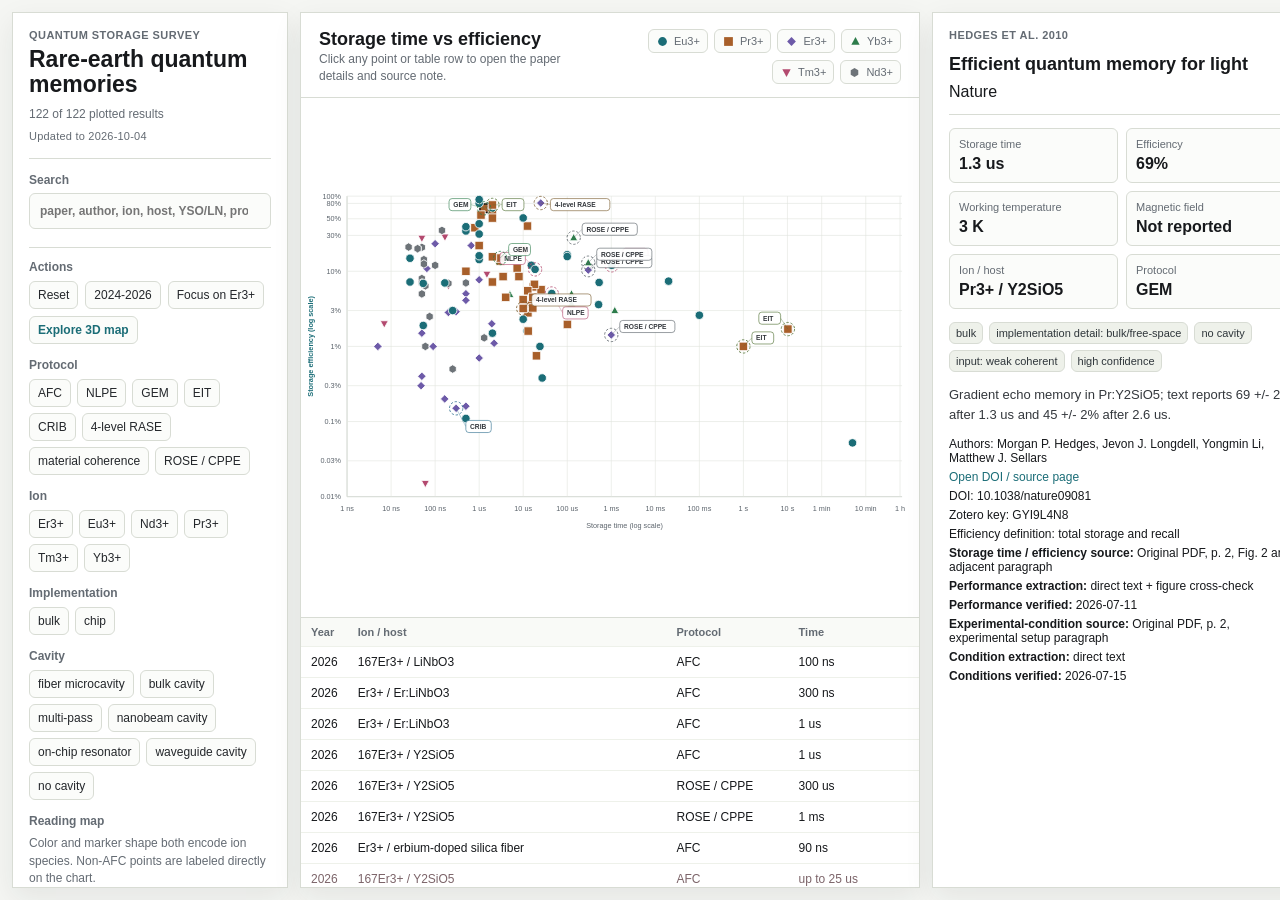
==== index.html @ b497071e "Automated Codex research update 2026-10-04" ====
<!doctype html>
<html lang="en">
<head>
  <meta charset="utf-8">
  <meta name="viewport" content="width=device-width, initial-scale=1">
  <title>Rare-earth Quantum Memories for Light</title>
  <link rel="stylesheet" href="styles.css?v=20260715a">
</head>
<body>
  <main class="app-shell">
    <aside class="control-panel" aria-label="Filters">
      <div class="brand-block">
        <p class="eyebrow">Quantum storage survey</p>
        <h1>Rare-earth quantum memories</h1>
        <p class="meta-line"><span id="visibleCount">0</span> of <span id="totalCount">0</span> plotted results</p>
        <p class="updated-line">Updated to <time id="updatedDate" datetime="2026-10-04">2026-10-04</time></p>
      </div>

      <label class="search-box">
        <span>Search</span>
        <input id="searchInput" type="search" placeholder="paper, author, ion, host, YSO/LN, protocol, year">
      </label>

      <section class="action-group">
        <div class="filter-title">Actions</div>
        <div class="button-row">
          <button id="resetFilters" type="button">Reset</button>
          <button id="recentOnly" type="button">2024-2026</button>
          <button id="focusEr" type="button" aria-pressed="false">Focus on Er3+</button>
        </div>
        <a class="action-link" href="3d.html" aria-label="Open the interactive three-dimensional literature map">Explore 3D map</a>
        <div class="focus-legend" id="focusLegend" hidden></div>
      </section>

      <section class="filter-group">
        <div class="filter-title">Protocol</div>
        <div class="chip-grid" id="protocolFilters"></div>
      </section>

      <section class="filter-group">
        <div class="filter-title">Ion</div>
        <div class="chip-grid" id="ionFilters"></div>
      </section>

      <section class="filter-group">
        <div class="filter-title">Implementation</div>
        <div class="chip-grid" id="architectureFilters"></div>
      </section>

      <section class="filter-group">
        <div class="filter-title">Cavity</div>
        <div class="chip-grid" id="cavityFilters"></div>
      </section>

      <section class="notes-block">
        <div class="filter-title">Reading map</div>
        <p id="readingMapText">Color and marker shape both encode ion species. Non-AFC points are labeled directly on the chart.</p>
      </section>

      <section class="notes-block">
        <div class="filter-title">Review trail</div>
        <div class="review-list" id="reviewList"></div>
      </section>
    </aside>

    <section class="chart-panel" aria-label="Interactive memory map">
      <div class="chart-toolbar">
        <div>
          <h2 id="chartTitle">Storage time vs efficiency</h2>
          <p id="chartDescription">Click any point or table row to open the paper details and source note.</p>
        </div>
        <div class="mini-legend" id="miniLegend"></div>
      </div>

      <div class="chart-wrap">
        <svg id="memorySvg" role="img" aria-label="Log-log map of storage time and efficiency"></svg>
        <div id="tooltip" class="tooltip" hidden></div>
      </div>

      <div class="table-wrap">
        <table>
          <thead>
            <tr>
              <th>Year</th>
              <th>Ion / host</th>
              <th>Protocol</th>
              <th>Time</th>
              <th>Efficiency</th>
              <th>Cavity</th>
              <th>Reference</th>
            </tr>
          </thead>
          <tbody id="resultsTable"></tbody>
        </table>
      </div>
    </section>

    <aside class="detail-panel" aria-label="Paper details">
      <div class="detail-empty" id="emptyDetail">
        <p class="eyebrow">Selected result</p>
        <h2>Pick a point</h2>
        <p>The panel will show storage time, efficiency, working temperature, magnetic field, protocol, ion, host, and separate source locations for performance and experimental conditions.</p>
      </div>
      <article id="detailContent" class="detail-content" hidden></article>
    </aside>
  </main>

  <script src="data.js?v=20260715a"></script>
  <script src="author-index.js?v=20260715a"></script>
  <script src="source-locations.js?v=20260715a"></script>
  <script src="experimental-conditions.js?v=20260715a"></script>
  <script src="app.js?v=20260715a"></script>
</body>
</html>
---- styles.css ----
:root {
  --bg: #f5f6f3;
  --panel: #ffffff;
  --ink: #17191c;
  --muted: #646b73;
  --line: #d8dcd4;
  --soft: #eef1ea;
  --accent: #1b6d77;
  --accent-2: #a85f2a;
  --danger: #9d3b4a;
  --shadow: 0 10px 28px rgba(25, 32, 38, 0.08);
}

* { box-sizing: border-box; }
[hidden] { display: none !important; }

html, body {
  margin: 0;
  min-height: 100%;
  background: var(--bg);
  color: var(--ink);
  font-family: Arial, Helvetica, sans-serif;
}

body { overflow: hidden; }
button, input { font: inherit; }
h1, h2, h3, p { margin: 0; }

.app-shell {
  display: grid;
  grid-template-columns: 276px minmax(620px, 1fr) 380px;
  gap: 12px;
  height: 100vh;
  padding: 12px;
}

.control-panel, .chart-panel, .detail-panel {
  min-height: 0;
  background: var(--panel);
  border: 1px solid var(--line);
  box-shadow: var(--shadow);
}

.control-panel, .detail-panel {
  overflow: auto;
  padding: 16px;
}

.control-panel {
  display: flex;
  flex-direction: column;
  gap: 14px;
}

.brand-block {
  border-bottom: 1px solid var(--line);
  padding-bottom: 14px;
}

.eyebrow {
  margin-bottom: 6px;
  color: var(--muted);
  font-size: 11px;
  font-weight: 700;
  letter-spacing: .04em;
  text-transform: uppercase;
}

h1 { font-size: 23px; line-height: 1.08; }
h2 { font-size: 18px; line-height: 1.2; }
h3 { font-size: 16px; line-height: 1.25; }

.meta-line, .chart-toolbar p, .detail-empty p, .notes-block p {
  color: var(--muted);
  font-size: 12px;
  line-height: 1.45;
}

.meta-line { margin-top: 9px; }

.updated-line {
  margin-top: 6px;
  color: var(--muted);
  font-size: 11px;
  line-height: 1.4;
  letter-spacing: .02em;
}

.search-box {
  display: grid;
  gap: 6px;
  color: var(--muted);
  font-size: 12px;
  font-weight: 700;
}

.search-box input {
  width: 100%;
  height: 36px;
  border: 1px solid var(--line);
  border-radius: 6px;
  padding: 0 10px;
  background: #fbfcfa;
  color: var(--ink);
  outline: none;
}

.search-box input:focus {
  border-color: var(--accent);
  box-shadow: 0 0 0 3px rgba(27, 109, 119, .15);
}

.filter-group, .notes-block, .action-group { display: grid; gap: 7px; }
.filter-title { color: var(--muted); font-size: 12px; font-weight: 700; }
.chip-grid { display: flex; flex-wrap: wrap; gap: 6px; }

.chip, .button-row button, .action-link {
  display: inline-flex;
  align-items: center;
  justify-content: center;
  min-height: 28px;
  border: 1px solid var(--line);
  border-radius: 6px;
  background: #fbfcfa;
  color: #24272b;
  padding: 5px 8px;
  cursor: pointer;
  font-size: 12px;
  line-height: 1;
}

.chip.active, .button-row button.active {
  border-color: #1d2a2d;
  background: #e1eee9;
  color: #102326;
}

.button-row { display: flex; flex-wrap: wrap; gap: 7px; }

.action-link {
  width: fit-content;
  color: var(--accent);
  font-weight: 700;
  text-decoration: none;
}

.action-link:hover,
.action-link:focus-visible {
  border-color: var(--accent);
  box-shadow: 0 0 0 3px rgba(27, 109, 119, .15);
  outline: none;
}

.action-group {
  margin-top: 4px;
  padding-top: 12px;
  border-top: 1px solid var(--line);
}

.chart-panel {
  display: grid;
  grid-template-rows: auto minmax(360px, 1fr) minmax(170px, 30vh);
  overflow: hidden;
}

.chart-toolbar {
  display: flex;
  justify-content: space-between;
  gap: 18px;
  padding: 16px 18px 12px;
  border-bottom: 1px solid var(--line);
}

.mini-legend {
  display: flex;
  flex-wrap: wrap;
  justify-content: flex-end;
  gap: 6px;
  max-width: 430px;
}

.focus-legend {
  display: flex;
  flex-wrap: wrap;
  justify-content: flex-start;
  gap: 6px;
}

.legend-label {
  align-self: center;
  color: var(--muted);
  font-size: 11px;
  font-weight: 700;
}

.legend-break {
  flex-basis: 100%;
  height: 0;
}

.legend-pill {
  display: inline-flex;
  align-items: center;
  gap: 5px;
  height: 24px;
  border: 1px solid var(--line);
  border-radius: 6px;
  padding: 0 7px;
  color: var(--muted);
  font-size: 11px;
  background: #fbfcfa;
}

.legend-marker {
  width: 13px;
  height: 13px;
  display: inline-flex;
}

.legend-marker svg {
  width: 100%;
  height: 100%;
  display: block;
}

.chart-wrap {
  position: relative;
  min-height: 0;
  overflow: hidden;
}

#memorySvg {
  width: 100%;
  height: 100%;
  min-height: 360px;
  display: block;
}

.tooltip {
  position: absolute;
  z-index: 10;
  width: max-content;
  max-width: min(300px, calc(100% - 16px));
  pointer-events: none;
  border: 1px solid var(--line);
  border-radius: 6px;
  background: #fff;
  box-shadow: var(--shadow);
  padding: 8px 9px;
  font-size: 12px;
  line-height: 1.35;
  overflow-wrap: anywhere;
}

.table-wrap {
  overflow: auto;
  border-top: 1px solid var(--line);
}

table {
  width: 100%;
  border-collapse: collapse;
  font-size: 12px;
}

th, td {
  border-bottom: 1px solid var(--soft);
  padding: 8px 10px;
  text-align: left;
  vertical-align: top;
  white-space: nowrap;
}

th {
  position: sticky;
  top: 0;
  z-index: 1;
  background: #f9faf7;
  color: var(--muted);
  font-size: 11px;
}

tr { cursor: pointer; }
tr:hover, tr.selected { background: #eef6f2; }

.detail-empty {
  display: grid;
  align-content: center;
  min-height: 100%;
  gap: 8px;
}

.detail-content {
  display: grid;
  gap: 13px;
  max-width: 100%;
  overflow-wrap: anywhere;
}

.detail-heading {
  display: grid;
  gap: 7px;
  border-bottom: 1px solid var(--line);
  padding-bottom: 13px;
}

.detail-heading a {
  color: var(--accent);
  text-decoration: none;
}

.detail-grid {
  display: grid;
  grid-template-columns: 1fr 1fr;
  gap: 8px;
}

.metric {
  border: 1px solid var(--line);
  border-radius: 6px;
  padding: 9px;
  background: #fbfcfa;
}

.metric span {
  display: block;
  color: var(--muted);
  font-size: 11px;
  margin-bottom: 4px;
}

.metric strong {
  display: block;
  font-size: 16px;
  line-height: 1.2;
  overflow-wrap: anywhere;
}

.tag-row {
  display: flex;
  flex-wrap: wrap;
  gap: 6px;
}

.tag {
  border-radius: 6px;
  border: 1px solid var(--line);
  background: var(--soft);
  padding: 4px 6px;
  font-size: 11px;
  color: #2f363b;
}

.detail-note {
  color: #34383d;
  font-size: 13px;
  line-height: 1.5;
}

.link-list {
  display: grid;
  gap: 5px;
  font-size: 12px;
}

.link-list a {
  color: var(--accent);
  text-decoration: none;
}

.review-list {
  display: grid;
  gap: 7px;
}

.review-list a {
  color: var(--accent);
  font-size: 12px;
  line-height: 1.35;
  text-decoration: none;
}

.axis-label, .tick-label {
  fill: #5d656d;
  font-size: 12px;
}

.axis-toggle {
  cursor: pointer;
  fill: var(--accent);
  font-weight: 700;
}

.axis-toggle:focus {
  outline: none;
}

.grid-line { stroke: #e1e5de; stroke-width: 1; }
.axis-line { stroke: #aeb5ad; stroke-width: 1; }
.non-afc-ring {
  fill: transparent;
  stroke-width: 1.5;
  stroke-dasharray: 4 3;
  opacity: .9;
  pointer-events: none;
}
.non-afc-leader {
  stroke-width: 1;
  opacity: .55;
  pointer-events: none;
}
.non-afc-label-bg {
  fill: rgba(255, 255, 255, .92);
  stroke-width: 1;
  pointer-events: none;
}
.non-afc-label {
  font-size: 11px;
  font-weight: 700;
  fill: #34383d;
  pointer-events: none;
}
.point { cursor: pointer; transition: opacity .15s ease; }
.point.dimmed { opacity: .22; }
.point.selected { stroke: #111; stroke-width: 2.4; }
.missing-row td { color: #7c6469; }

@media (max-width: 1160px) {
  body { overflow: auto; }
  .app-shell {
    grid-template-columns: 260px minmax(520px, 1fr);
    grid-template-rows: minmax(660px, 72vh) auto;
    height: auto;
    min-height: 100vh;
  }
  .detail-panel {
    grid-column: 1 / -1;
    min-height: 260px;
  }
}

@media (max-width: 760px) {
  .app-shell {
    display: flex;
    flex-direction: column;
    padding: 8px;
  }
  .chart-panel {
    min-height: 760px;
    grid-template-rows: auto 420px 260px;
  }
  .chart-toolbar { flex-direction: column; }
  .mini-legend { justify-content: flex-start; }
  th, td { white-space: normal; }
}
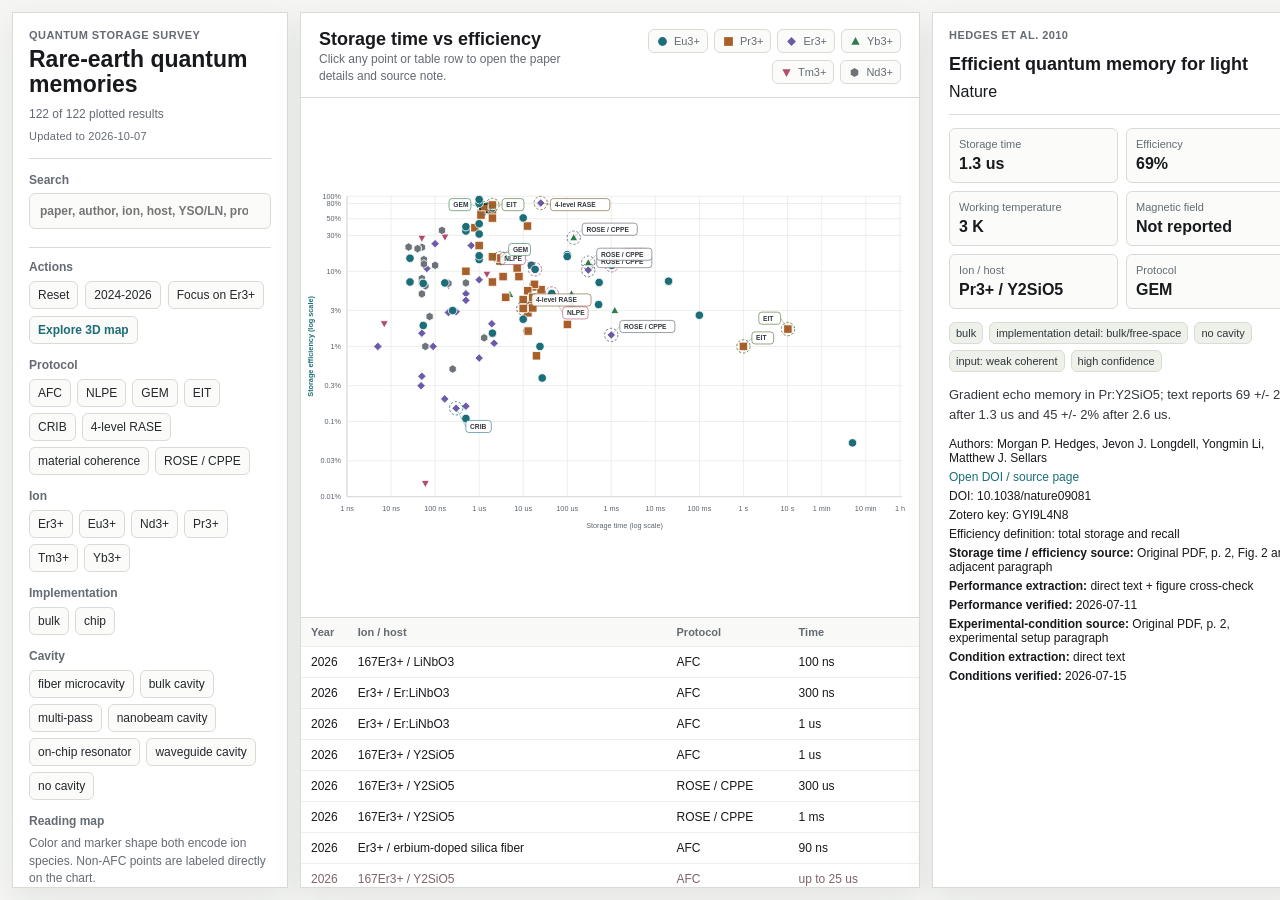
==== commit aa1e0b7d: "Automated Codex research update 2026-10-07" ====
--- a/index.html
+++ b/index.html
@@ -13,7 +13,7 @@
         <p class="eyebrow">Quantum storage survey</p>
         <h1>Rare-earth quantum memories</h1>
         <p class="meta-line"><span id="visibleCount">0</span> of <span id="totalCount">0</span> plotted results</p>
-        <p class="updated-line">Updated to <time id="updatedDate" datetime="2026-10-04">2026-10-04</time></p>
+        <p class="updated-line">Updated to <time id="updatedDate" datetime="2026-10-07">2026-10-07</time></p>
       </div>
 
       <label class="search-box">
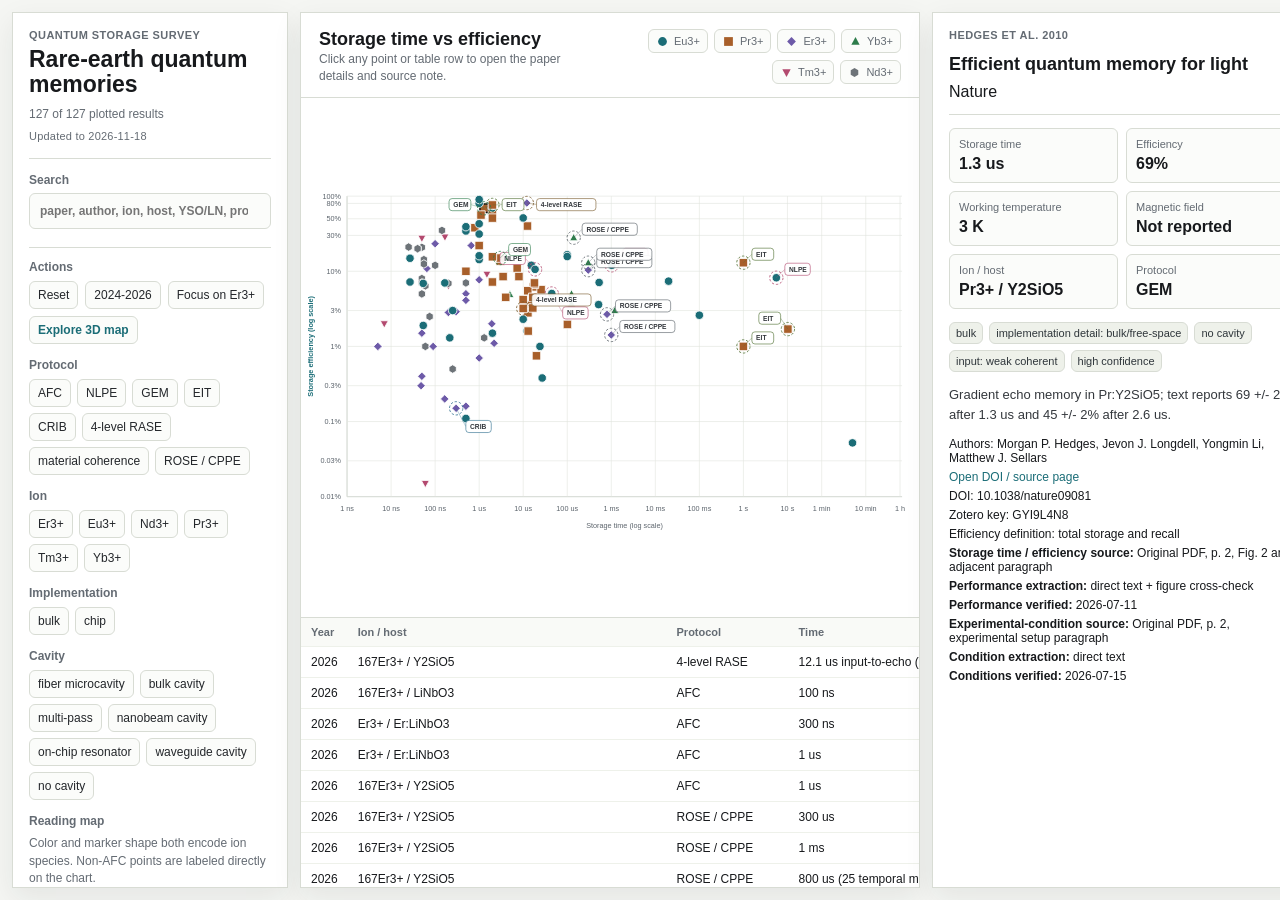
==== commit 91e60d65: "Update quantum storage literature through 2026-11-18" ====
--- a/index.html
+++ b/index.html
@@ -13,7 +13,7 @@
         <p class="eyebrow">Quantum storage survey</p>
         <h1>Rare-earth quantum memories</h1>
         <p class="meta-line"><span id="visibleCount">0</span> of <span id="totalCount">0</span> plotted results</p>
-        <p class="updated-line">Updated to <time id="updatedDate" datetime="2026-10-07">2026-10-07</time></p>
+        <p class="updated-line">Updated to <time id="updatedDate" datetime="2026-11-18">2026-11-18</time></p>
       </div>
 
       <label class="search-box">
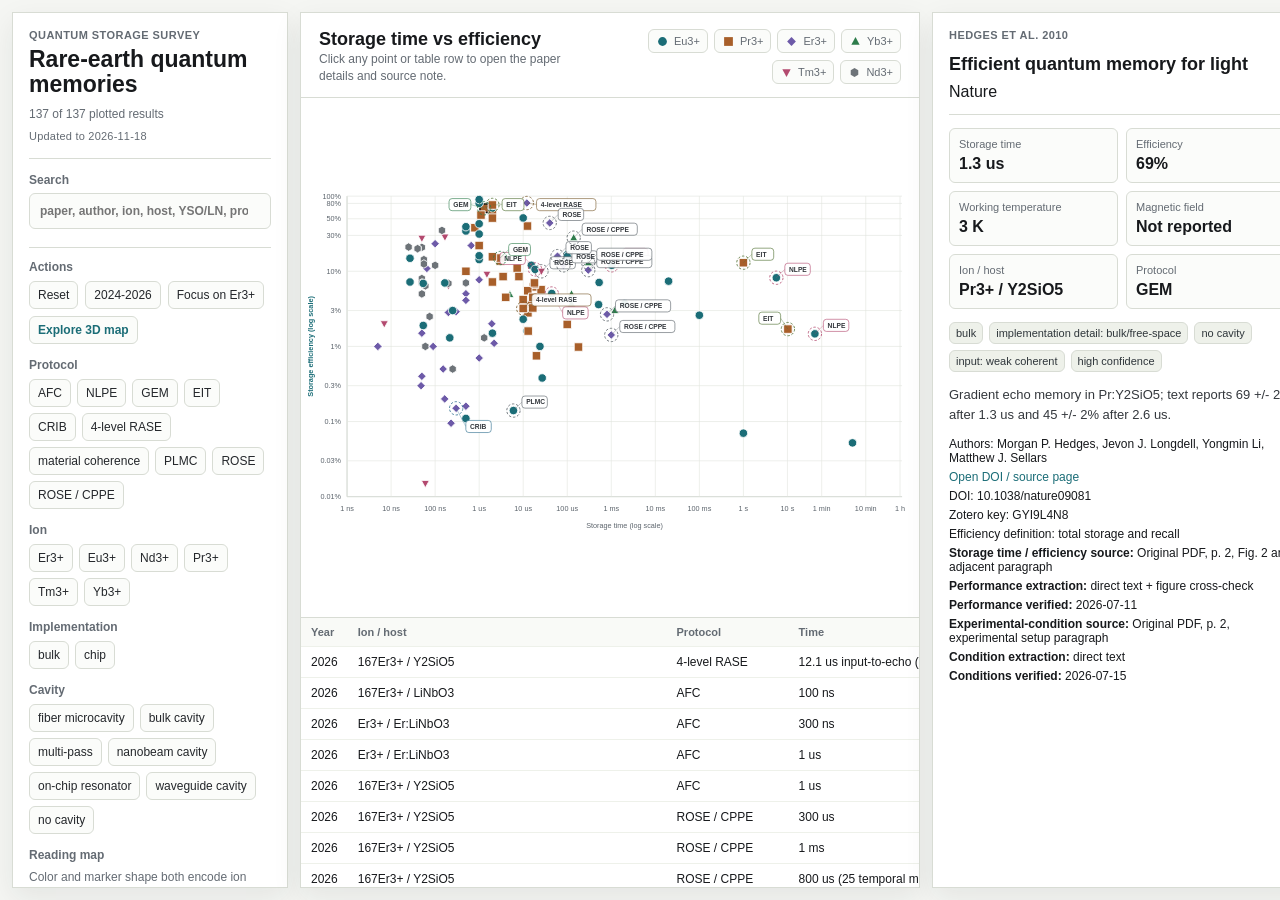
==== commit df8d9ec1: "Backfill verified optical storage measurements" ====
--- a/index.html
+++ b/index.html
@@ -105,10 +105,10 @@
     </aside>
   </main>
 
-  <script src="data.js?v=20260715a"></script>
-  <script src="author-index.js?v=20260715a"></script>
-  <script src="source-locations.js?v=20260715a"></script>
-  <script src="experimental-conditions.js?v=20260715a"></script>
+  <script src="data.js?v=20261118b"></script>
+  <script src="author-index.js?v=20261118b"></script>
+  <script src="source-locations.js?v=20261118b"></script>
+  <script src="experimental-conditions.js?v=20261118b"></script>
   <script src="app.js?v=20260715a"></script>
 </body>
 </html>
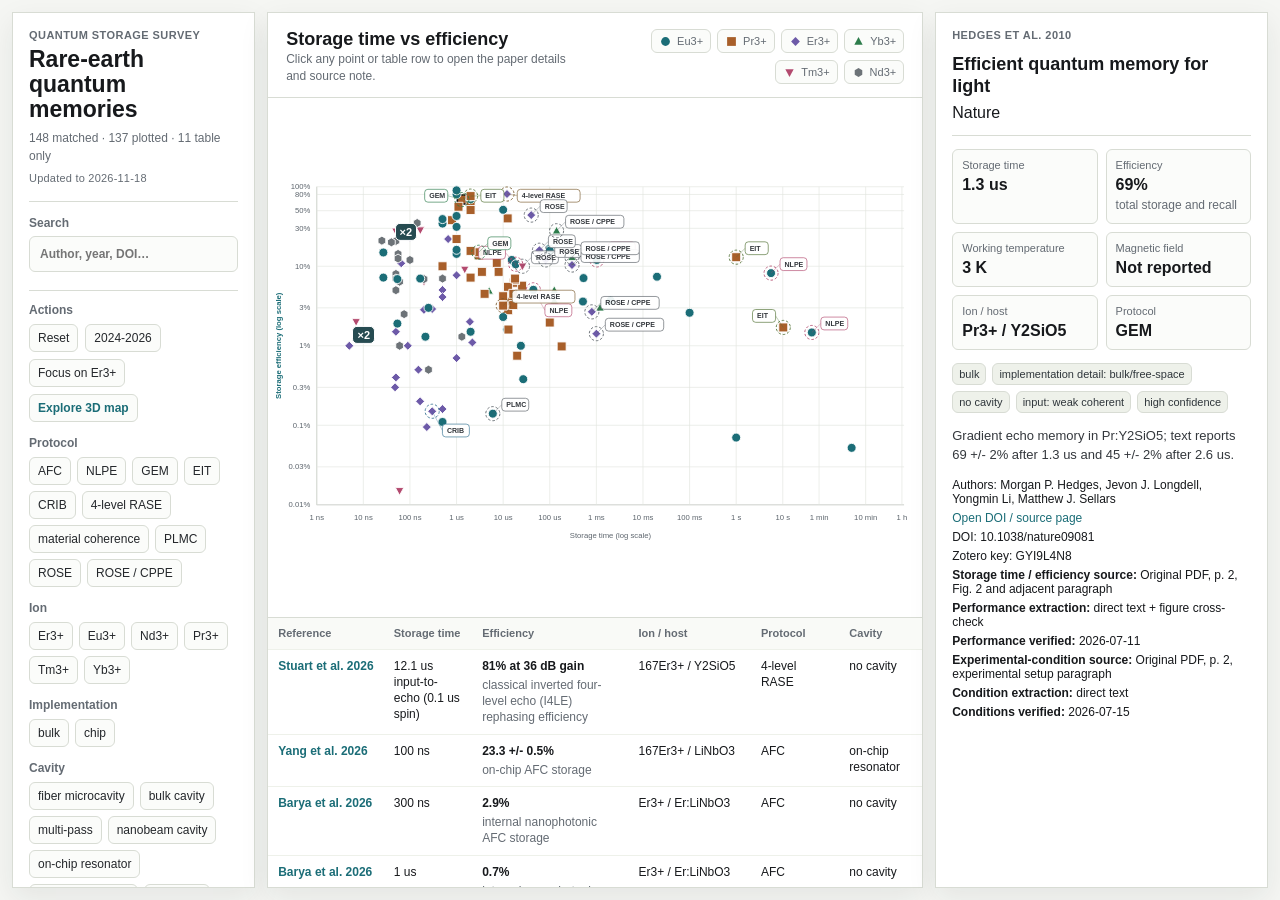
==== commit 77e9982c: "Improve literature search, measurement comparison, and mobile chart navigation" ====
--- a/index.html
+++ b/index.html
@@ -4,7 +4,8 @@
   <meta charset="utf-8">
   <meta name="viewport" content="width=device-width, initial-scale=1">
   <title>Rare-earth Quantum Memories for Light</title>
-  <link rel="stylesheet" href="styles.css?v=20260715a">
+  <link rel="stylesheet" href="point-groups.css?v=20261119a">
+  <link rel="stylesheet" href="styles.css?v=20261119a">
 </head>
 <body>
   <main class="app-shell">
@@ -12,55 +13,58 @@
       <div class="brand-block">
         <p class="eyebrow">Quantum storage survey</p>
         <h1>Rare-earth quantum memories</h1>
-        <p class="meta-line"><span id="visibleCount">0</span> of <span id="totalCount">0</span> plotted results</p>
+        <p class="meta-line" id="resultCounts" role="status"><span id="matchCount">0</span> matched · <span id="visibleCount">0</span> plotted · <span id="tableOnlyCount">0</span> table only</p>
         <p class="updated-line">Updated to <time id="updatedDate" datetime="2026-11-18">2026-11-18</time></p>
       </div>
 
       <label class="search-box">
         <span>Search</span>
-        <input id="searchInput" type="search" placeholder="paper, author, ion, host, YSO/LN, protocol, year">
+        <input id="searchInput" type="search" placeholder="Author, year, DOI…">
       </label>
+      <button class="filter-toggle" id="filterToggle" type="button" aria-expanded="false" aria-controls="filterGroups">Filters</button>
 
-      <section class="action-group">
-        <div class="filter-title">Actions</div>
-        <div class="button-row">
-          <button id="resetFilters" type="button">Reset</button>
-          <button id="recentOnly" type="button">2024-2026</button>
-          <button id="focusEr" type="button" aria-pressed="false">Focus on Er3+</button>
-        </div>
-        <a class="action-link" href="3d.html" aria-label="Open the interactive three-dimensional literature map">Explore 3D map</a>
-        <div class="focus-legend" id="focusLegend" hidden></div>
-      </section>
+      <div class="filter-groups" id="filterGroups">
+        <section class="action-group">
+          <div class="filter-title">Actions</div>
+          <div class="button-row">
+            <button id="resetFilters" type="button">Reset</button>
+            <button id="recentOnly" type="button" aria-pressed="false">2024-2026</button>
+            <button id="focusEr" type="button" aria-pressed="false">Focus on Er3+</button>
+          </div>
+          <a class="action-link" href="3d.html" aria-label="Open the interactive three-dimensional literature map">Explore 3D map</a>
+          <div class="focus-legend" id="focusLegend" hidden></div>
+        </section>
 
-      <section class="filter-group">
-        <div class="filter-title">Protocol</div>
-        <div class="chip-grid" id="protocolFilters"></div>
-      </section>
+        <section class="filter-group">
+          <div class="filter-title">Protocol</div>
+          <div class="chip-grid" id="protocolFilters"></div>
+        </section>
 
-      <section class="filter-group">
-        <div class="filter-title">Ion</div>
-        <div class="chip-grid" id="ionFilters"></div>
-      </section>
+        <section class="filter-group">
+          <div class="filter-title">Ion</div>
+          <div class="chip-grid" id="ionFilters"></div>
+        </section>
 
-      <section class="filter-group">
-        <div class="filter-title">Implementation</div>
-        <div class="chip-grid" id="architectureFilters"></div>
-      </section>
+        <section class="filter-group">
+          <div class="filter-title">Implementation</div>
+          <div class="chip-grid" id="architectureFilters"></div>
+        </section>
 
-      <section class="filter-group">
-        <div class="filter-title">Cavity</div>
-        <div class="chip-grid" id="cavityFilters"></div>
-      </section>
+        <section class="filter-group">
+          <div class="filter-title">Cavity</div>
+          <div class="chip-grid" id="cavityFilters"></div>
+        </section>
 
-      <section class="notes-block">
-        <div class="filter-title">Reading map</div>
-        <p id="readingMapText">Color and marker shape both encode ion species. Non-AFC points are labeled directly on the chart.</p>
-      </section>
+        <section class="notes-block">
+          <div class="filter-title">Reading map</div>
+          <p id="readingMapText">Color and marker shape both encode ion species. Non-AFC points are labeled directly on the chart.</p>
+        </section>
 
-      <section class="notes-block">
-        <div class="filter-title">Review trail</div>
-        <div class="review-list" id="reviewList"></div>
-      </section>
+        <section class="notes-block">
+          <div class="filter-title">Review trail</div>
+          <div class="review-list" id="reviewList"></div>
+        </section>
+      </div>
     </aside>
 
     <section class="chart-panel" aria-label="Interactive memory map">
@@ -74,20 +78,24 @@
 
       <div class="chart-wrap">
         <svg id="memorySvg" role="img" aria-label="Log-log map of storage time and efficiency"></svg>
+        <div id="groupBadges" class="point-group-layer"></div>
         <div id="tooltip" class="tooltip" hidden></div>
       </div>
 
       <div class="table-wrap">
         <table>
+          <colgroup>
+            <col class="reference-col"><col class="time-col"><col class="efficiency-col">
+            <col class="host-col"><col class="protocol-col"><col class="cavity-col">
+          </colgroup>
           <thead>
             <tr>
-              <th>Year</th>
-              <th>Ion / host</th>
-              <th>Protocol</th>
-              <th>Time</th>
-              <th>Efficiency</th>
-              <th>Cavity</th>
-              <th>Reference</th>
+              <th scope="col">Reference</th>
+              <th scope="col">Storage time</th>
+              <th scope="col">Efficiency</th>
+              <th scope="col">Ion / host</th>
+              <th scope="col">Protocol</th>
+              <th scope="col">Cavity</th>
             </tr>
           </thead>
           <tbody id="resultsTable"></tbody>
@@ -95,20 +103,28 @@
       </div>
     </section>
 
-    <aside class="detail-panel" aria-label="Paper details">
+    <aside class="detail-panel" id="desktopDetail" aria-label="Paper details">
       <div class="detail-empty" id="emptyDetail">
-        <p class="eyebrow">Selected result</p>
-        <h2>Pick a point</h2>
-        <p>The panel will show storage time, efficiency, working temperature, magnetic field, protocol, ion, host, and separate source locations for performance and experimental conditions.</p>
+        <h2>No matching records</h2>
+        <p>Try another search or clear your filters.</p>
       </div>
       <article id="detailContent" class="detail-content" hidden></article>
     </aside>
   </main>
+  <dialog class="detail-sheet" id="detailSheet" aria-labelledby="detailSheetTitle">
+    <div class="sheet-header">
+      <h2 id="detailSheetTitle">Result details</h2>
+      <button type="button" id="closeDetailSheet" autofocus>Close</button>
+    </div>
+    <div class="sheet-content" id="sheetContent"></div>
+  </dialog>
 
   <script src="data.js?v=20261118b"></script>
   <script src="author-index.js?v=20261118b"></script>
   <script src="source-locations.js?v=20261118b"></script>
   <script src="experimental-conditions.js?v=20261118b"></script>
-  <script src="app.js?v=20260715a"></script>
+  <script src="result-search.js?v=20261119a"></script>
+  <script src="point-groups.js?v=20261119a"></script>
+  <script src="app.js?v=20261119a"></script>
 </body>
 </html>
--- a/point-groups.css
+++ b/point-groups.css
@@ -0,0 +1,71 @@
+.point-group-layer {
+  position: absolute;
+  inset: 0;
+  z-index: 2;
+  pointer-events: none;
+  overflow: hidden;
+}
+
+.point-group-badge {
+  position: absolute;
+  transform: translate(3px, calc(-100% - 2px));
+  pointer-events: auto;
+  padding: 2px 4px;
+  min-width: 22px;
+  border: 1px solid white;
+  border-radius: 5px;
+  background: #264b51;
+  color: white;
+  font: bold 11px/1.1 Arial, sans-serif;
+  cursor: pointer;
+}
+
+.point-group-badge:focus-visible, .point-group-option:focus-visible, .point-group-close:focus-visible {
+  outline: 2px solid var(--accent);
+  outline-offset: 2px;
+}
+
+.point-group-dialog {
+  width: min(440px, calc(100% - 24px));
+  max-height: calc(100dvh - 32px);
+  padding: 18px;
+  border: 1px solid var(--line);
+  border-radius: 9px;
+  color: var(--ink);
+  background: var(--panel);
+  box-shadow: var(--shadow);
+}
+
+.point-group-dialog::backdrop { background: rgba(15, 25, 29, .34); }
+.point-group-header { display: flex; align-items: center; justify-content: space-between; gap: 12px; margin-bottom: 12px; }
+.point-group-close {
+  padding: 4px 8px;
+  border: 1px solid var(--line);
+  border-radius: 5px;
+  color: var(--ink);
+  background: var(--panel);
+  font-size: 18px;
+  cursor: pointer;
+}
+
+.point-group-options, .point-group-option { display: grid; gap: 7px; }
+.point-group-option {
+  width: 100%;
+  padding: 11px 12px;
+  text-align: left;
+  overflow-wrap: anywhere;
+  border: 1px solid var(--line);
+  border-radius: 6px;
+  color: var(--muted);
+  background: #fbfcfa;
+  font-size: 12px;
+  line-height: 1.4;
+  cursor: pointer;
+}
+.point-group-option:hover { border-color: var(--accent); }
+.point-group-option strong { color: var(--ink); font-size: 14px; }
+
+@media (pointer: coarse) {
+  .point-group-badge { min-width: 25px; min-height: 24px; }
+  .point-group-close { min-width: 36px; min-height: 36px; }
+}
--- a/styles.css
+++ b/styles.css
@@ -28,7 +28,7 @@
 
 .app-shell {
   display: grid;
-  grid-template-columns: 276px minmax(620px, 1fr) 380px;
+  grid-template-columns: clamp(218px, 19vw, 276px) minmax(0, 1fr) clamp(286px, 26vw, 380px);
   gap: 12px;
   height: 100vh;
   padding: 12px;
@@ -51,6 +51,10 @@
   flex-direction: column;
   gap: 14px;
 }
+
+.filter-groups { display: grid; gap: 14px; }
+.filter-toggle { display: none; }
+.detail-sheet:not([open]) { display: none; }
 
 .brand-block {
   border-bottom: 1px solid var(--line);
@@ -129,7 +133,7 @@
   line-height: 1;
 }
 
-.chip.active, .button-row button.active {
+.chip[aria-pressed="true"], .button-row button[aria-pressed="true"] {
   border-color: #1d2a2d;
   background: #e1eee9;
   color: #102326;
@@ -259,16 +263,47 @@
 
 table {
   width: 100%;
+  min-width: 680px;
+  table-layout: fixed;
   border-collapse: collapse;
   font-size: 12px;
 }
+
+.reference-col { width: 17%; }
+.time-col { width: 13%; }
+.efficiency-col { width: 23%; }
+.host-col { width: 18%; }
+.protocol-col { width: 13%; }
+.cavity-col { width: 16%; }
+
+.efficiency-definition {
+  display: block;
+  margin-top: 3px;
+  color: var(--muted);
+  font-size: 12px;
+  line-height: 1.35;
+}
+
+.result-ref {
+  border: 0;
+  background: transparent;
+  padding: 0;
+  color: var(--accent);
+  text-align: left;
+  cursor: pointer;
+  font-weight: 700;
+}
+
+.result-ref:hover { text-decoration: underline; }
+.table-only-label { display: block; margin-top: 3px; font-size: 11px; }
 
 th, td {
   border-bottom: 1px solid var(--soft);
   padding: 8px 10px;
   text-align: left;
   vertical-align: top;
-  white-space: nowrap;
+  overflow-wrap: anywhere;
+  line-height: 1.35;
 }
 
 th {
@@ -428,7 +463,7 @@
 @media (max-width: 1160px) {
   body { overflow: auto; }
   .app-shell {
-    grid-template-columns: 260px minmax(520px, 1fr);
+    grid-template-columns: clamp(200px, 22vw, 260px) minmax(0, 1fr);
     grid-template-rows: minmax(660px, 72vh) auto;
     height: auto;
     min-height: 100vh;
@@ -439,17 +474,96 @@
   }
 }
 
-@media (max-width: 760px) {
+@media (max-width: 800px) {
   .app-shell {
     display: flex;
     flex-direction: column;
     padding: 8px;
-  }
+    gap: 8px;
+  }
+  .app-shell > * { min-width: 0; }
+  .control-panel {
+    display: grid;
+    grid-template-columns: minmax(0, 1fr) auto;
+    align-items: end;
+    gap: 10px;
+    padding: 12px;
+  }
+  .brand-block { grid-column: 1 / -1; padding: 0; border: 0; }
+  .brand-block h1 { font-size: 21px; }
+  .brand-block .eyebrow { margin-bottom: 4px; }
+  .brand-block .meta-line, .brand-block .updated-line { display: inline-block; margin: 5px 8px 0 0; }
+  .search-box { min-width: 0; gap: 4px; }
+  .search-box input { height: 42px; font-size: 16px; }
+  .filter-toggle, .sheet-header button {
+    display: inline-flex;
+    align-items: center;
+    justify-content: center;
+    gap: 8px;
+    min-height: 42px;
+    padding: 0 12px;
+    border: 1px solid var(--line);
+    border-radius: 6px;
+    background: #fbfcfa;
+    color: var(--ink);
+    font-weight: 700;
+    cursor: pointer;
+  }
+  .filter-toggle::after {
+    content: "";
+    width: 6px;
+    height: 6px;
+    border: solid currentColor;
+    border-width: 0 1.5px 1.5px 0;
+    transform: translateY(-2px) rotate(45deg);
+  }
+  .filter-toggle[aria-expanded="true"]::after { transform: translateY(2px) rotate(225deg); }
+  .filter-toggle[aria-expanded="false"] + .filter-groups { display: none; }
+  .filter-groups { grid-column: 1 / -1; }
+  .filter-groups .chip, .filter-groups .action-link, .button-row button { min-height: 36px; }
+  .detail-panel { display: none; }
   .chart-panel {
-    min-height: 760px;
-    grid-template-rows: auto 420px 260px;
-  }
-  .chart-toolbar { flex-direction: column; }
-  .mini-legend { justify-content: flex-start; }
-  th, td { white-space: normal; }
-}
+    grid-template-rows: auto auto auto;
+  }
+  .chart-toolbar { flex-direction: column; gap: 8px; padding: 12px; }
+  .mini-legend { justify-content: flex-start; gap: 5px 10px; }
+  .mini-legend .legend-pill { border: 0; padding: 0; background: transparent; height: 19px; }
+  .chart-wrap { height: clamp(324px, 85vw, 430px); }
+  #memorySvg { min-height: 0; }
+  .table-wrap { max-height: min(62vh, 600px); }
+
+  html:has(.detail-sheet[open]), body:has(.detail-sheet[open]) { overflow: hidden; }
+  .detail-sheet {
+    position: fixed;
+    inset: auto 0 0;
+    width: 100%;
+    max-width: 100%;
+    max-height: 84vh;
+    max-height: 84dvh;
+    margin: 0;
+    padding: 0;
+    background: var(--panel);
+    color: var(--ink);
+    border: 1px solid var(--line);
+    border-bottom: none;
+    border-radius: 16px 16px 0 0;
+    box-shadow: 0 -12px 44px rgba(23, 25, 28, .18);
+    overflow: hidden;
+  }
+  .detail-sheet[open] { display: flex; flex-direction: column; }
+  .detail-sheet::backdrop { background: rgba(22, 30, 32, .48); }
+  .sheet-header {
+    display: flex;
+    align-items: center;
+    justify-content: space-between;
+    padding: 8px 14px;
+    border-bottom: 1px solid var(--line);
+  }
+  .sheet-header h2 { font-size: 16px; }
+  .sheet-content {
+    overflow: auto;
+    overscroll-behavior: contain;
+    padding: 14px 14px max(20px, env(safe-area-inset-bottom));
+  }
+  .detail-sheet :focus-visible, .filter-toggle:focus-visible { outline: 2px solid var(--accent); outline-offset: 2px; }
+}
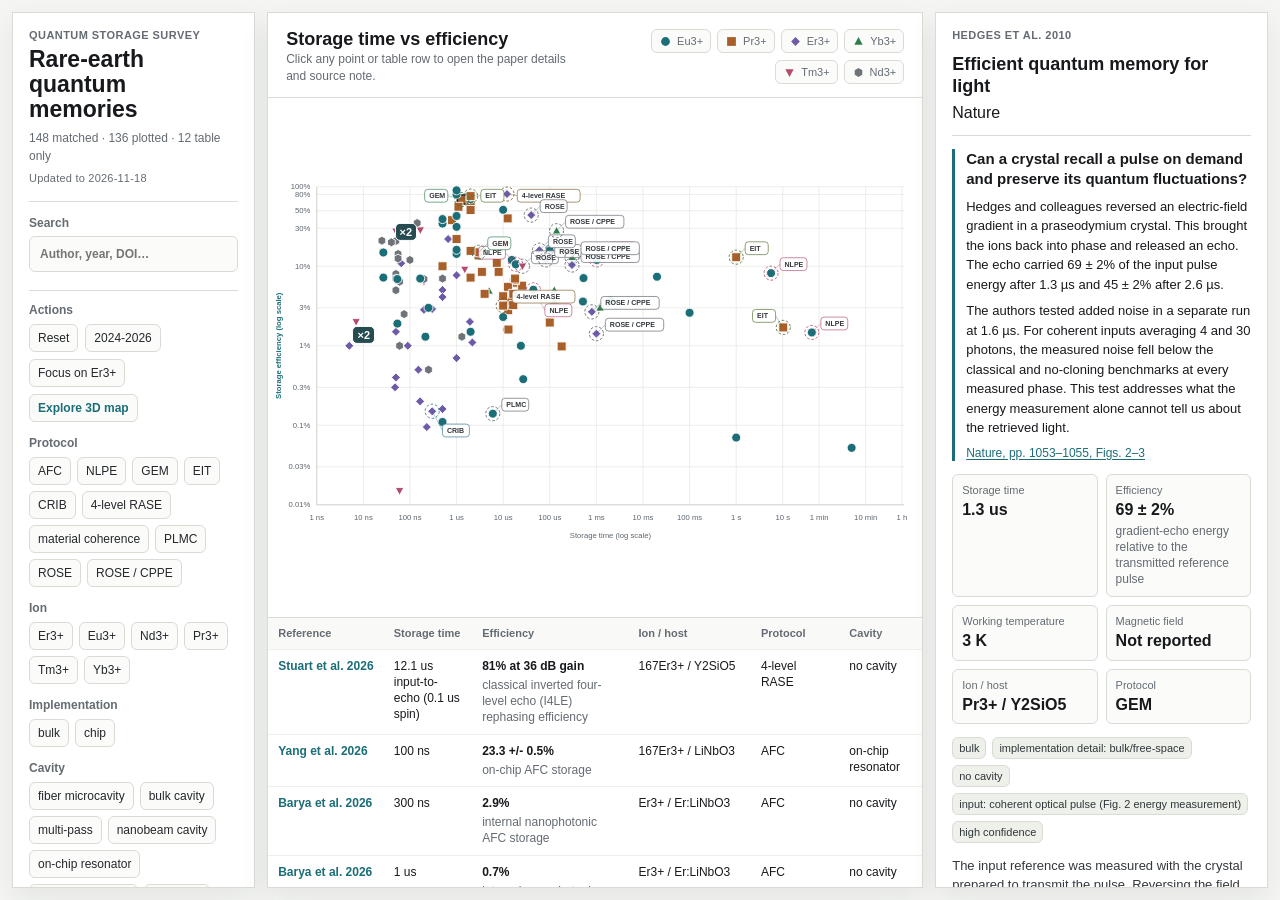
==== commit ae1f32f7: "Explain what nine memory papers measured and correct an unpaired spin-wave result" ====
--- a/index.html
+++ b/index.html
@@ -6,6 +6,7 @@
   <title>Rare-earth Quantum Memories for Light</title>
   <link rel="stylesheet" href="point-groups.css?v=20261119a">
   <link rel="stylesheet" href="styles.css?v=20261119a">
+  <link rel="stylesheet" href="paper-reading.css?v=20261119c">
 </head>
 <body>
   <main class="app-shell">
@@ -58,6 +59,7 @@
         <section class="notes-block">
           <div class="filter-title">Reading map</div>
           <p id="readingMapText">Color and marker shape both encode ion species. Non-AFC points are labeled directly on the chart.</p>
+          <details class="paper-index" id="paperReadingIndex" hidden></details>
         </section>
 
         <section class="notes-block">
@@ -119,12 +121,13 @@
     <div class="sheet-content" id="sheetContent"></div>
   </dialog>
 
-  <script src="data.js?v=20261118b"></script>
+  <script src="data.js?v=20261119c"></script>
   <script src="author-index.js?v=20261118b"></script>
-  <script src="source-locations.js?v=20261118b"></script>
-  <script src="experimental-conditions.js?v=20261118b"></script>
-  <script src="result-search.js?v=20261119a"></script>
+  <script src="source-locations.js?v=20261119c"></script>
+  <script src="experimental-conditions.js?v=20261119c"></script>
+  <script src="result-search.js?v=20261119b"></script>
   <script src="point-groups.js?v=20261119a"></script>
-  <script src="app.js?v=20261119a"></script>
+  <script src="paper-reading.js?v=20261119c"></script>
+  <script src="app.js?v=20261119c"></script>
 </body>
 </html>
--- a/paper-reading.css
+++ b/paper-reading.css
@@ -0,0 +1,39 @@
+.paper-reading {
+  display: grid;
+  gap: 7px;
+  border-left: 3px solid var(--accent);
+  padding-left: 11px;
+  color: var(--ink);
+}
+
+.paper-reading h3 { margin: 0; font-size: 15px; line-height: 1.35; }
+.paper-reading p { margin: 0; font-size: 13px; line-height: 1.5; }
+.paper-reading a, .paper-comparison a, .paper-index a {
+  color: var(--accent);
+  text-underline-offset: 2px;
+}
+.paper-reading a { font-size: 12px; line-height: 1.4; }
+.paper-index summary, .paper-comparison summary {
+  padding: 5px 0;
+  color: var(--accent);
+  cursor: pointer;
+  font-size: 13px;
+  font-weight: 700;
+  line-height: 1.4;
+}
+.paper-index ul, .paper-comparison ul {
+  display: grid;
+  list-style: none;
+  padding: 0;
+  margin: 3px 0 0;
+}
+.paper-index li + li, .paper-comparison li + li { border-top: 1px solid var(--line); }
+.paper-index a { display: grid; gap: 3px; padding: 7px 0; font-size: 12px; line-height: 1.4; }
+.paper-index strong { color: var(--ink); }
+.paper-comparison li { display: grid; gap: 3px; padding: 8px; font-size: 12px; line-height: 1.4; }
+.paper-comparison li[aria-current] { background: var(--soft); }
+.paper-comparison p { margin: 0; }
+.paper-measure { display: flex; align-items: baseline; flex-wrap: wrap; gap: 3px 8px; }
+.paper-measure strong { font-size: 13px; }
+.paper-measure small { color: var(--ink); font-size: 11px; }
+.paper-setting, .paper-source { color: var(--muted); }
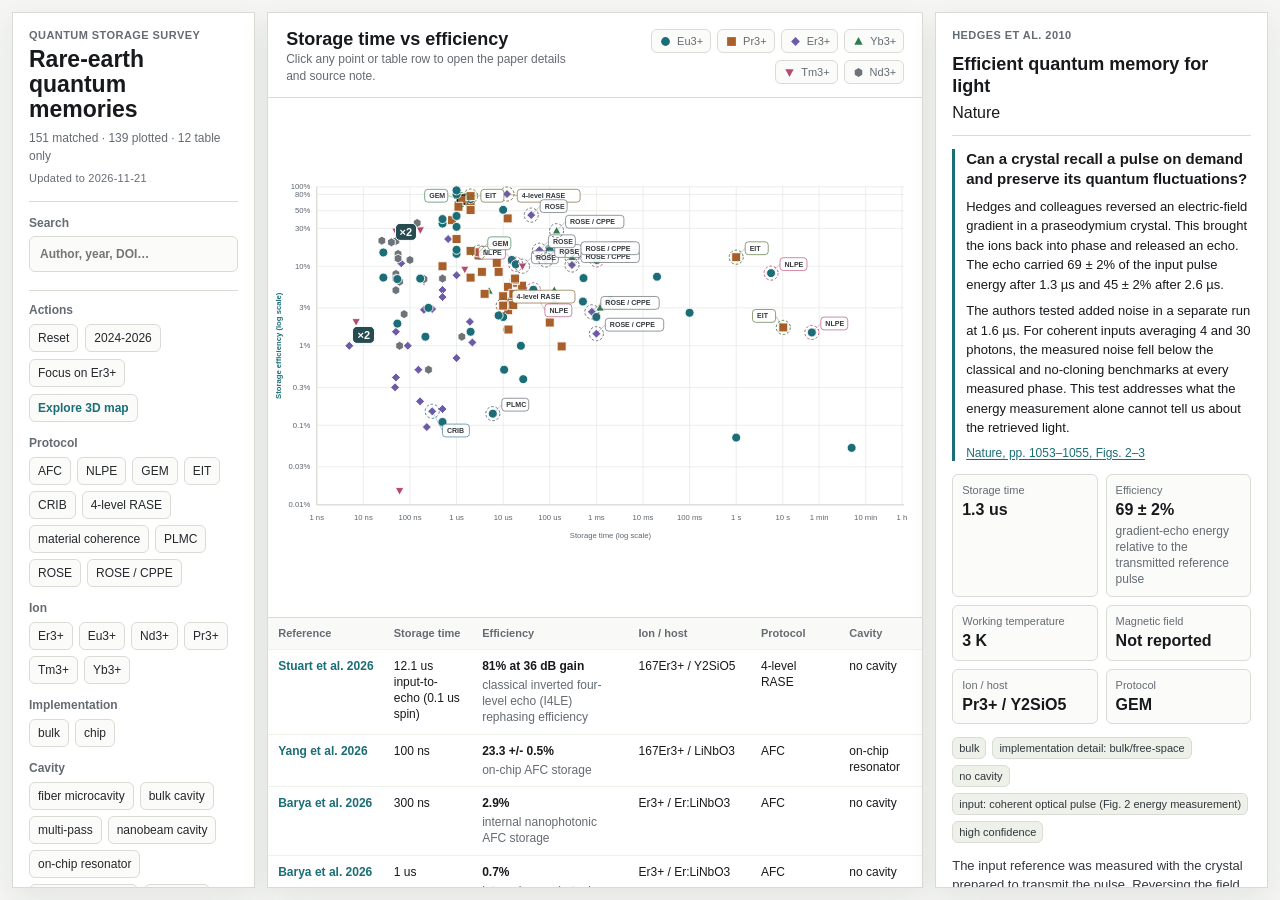
==== commit 462a0a70: "Automated Codex research update 2026-11-21" ====
--- a/index.html
+++ b/index.html
@@ -15,7 +15,7 @@
         <p class="eyebrow">Quantum storage survey</p>
         <h1>Rare-earth quantum memories</h1>
         <p class="meta-line" id="resultCounts" role="status"><span id="matchCount">0</span> matched · <span id="visibleCount">0</span> plotted · <span id="tableOnlyCount">0</span> table only</p>
-        <p class="updated-line">Updated to <time id="updatedDate" datetime="2026-11-18">2026-11-18</time></p>
+        <p class="updated-line">Updated to <time id="updatedDate" datetime="2026-11-21">2026-11-21</time></p>
       </div>
 
       <label class="search-box">
